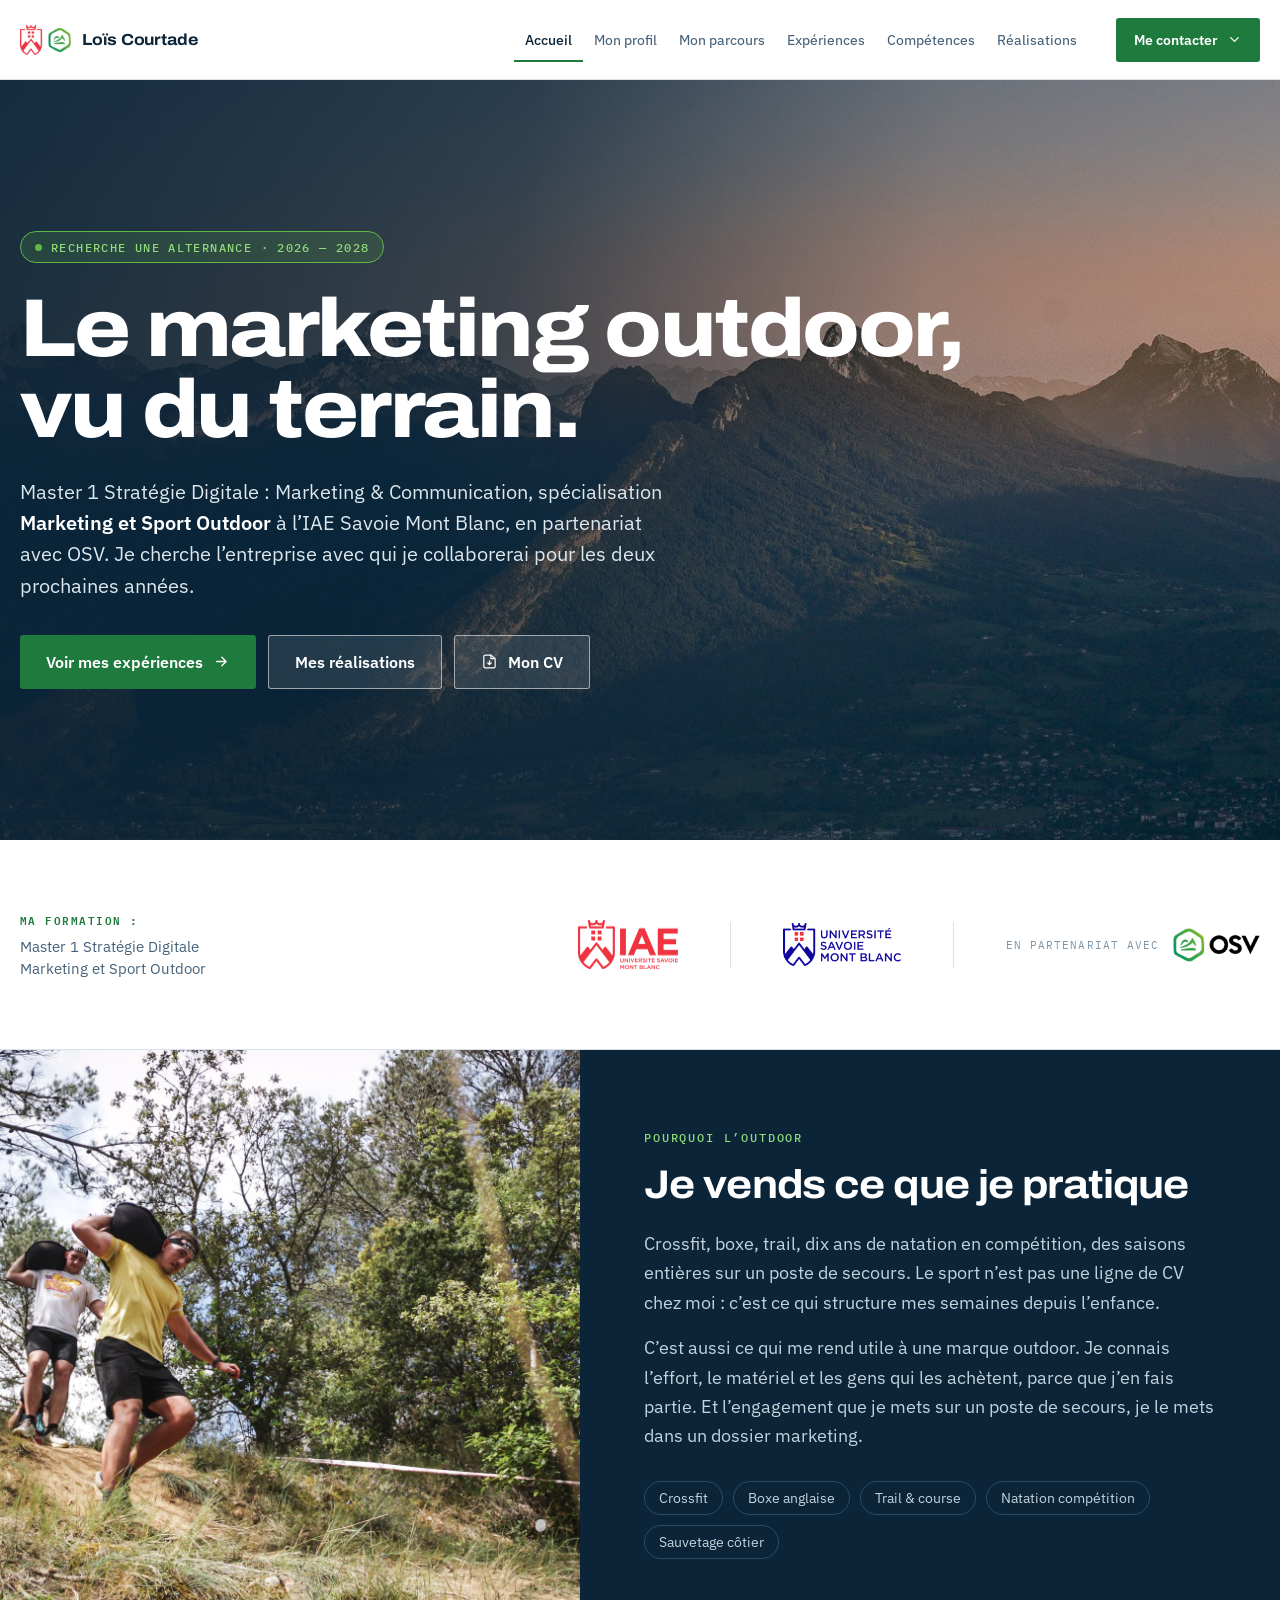
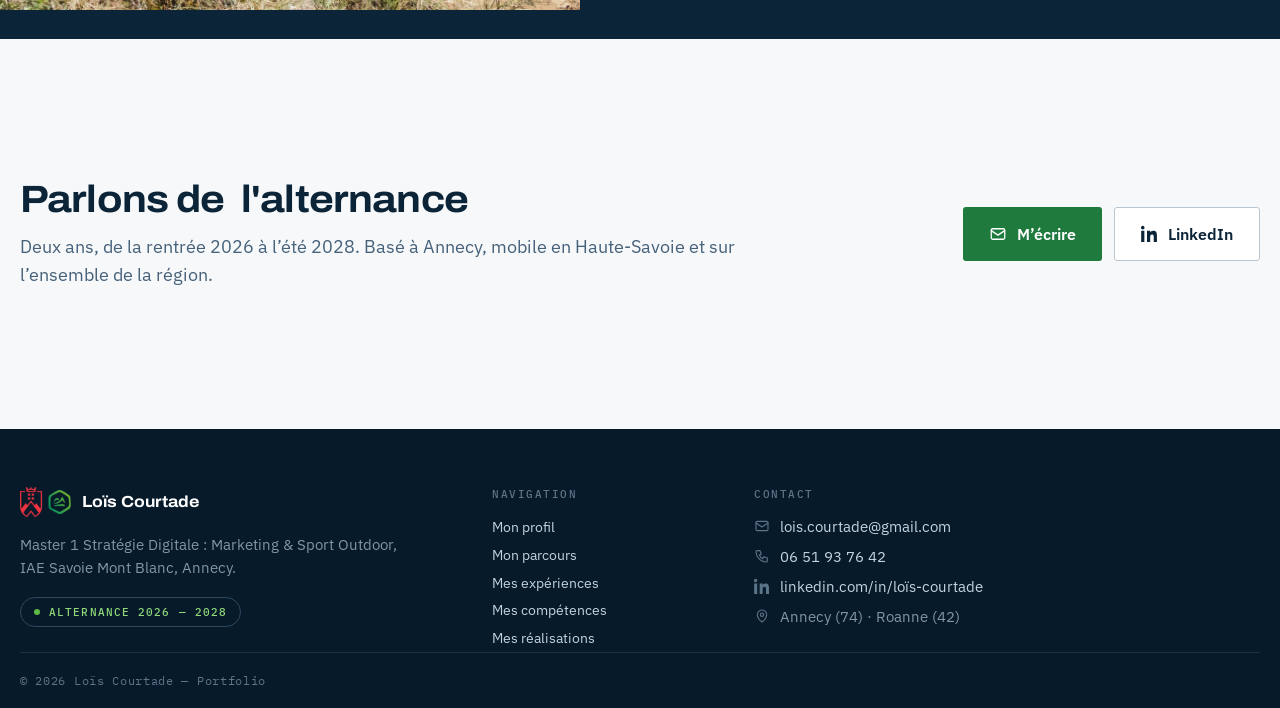
==== index.html @ fdc846bc "Add files via upload" ====
<!doctype html>
<html lang="fr">
<head>
<meta charset="utf-8">
<meta name="viewport" content="width=device-width, initial-scale=1">
<title>Loïs Courtade — Marketing & Sport Outdoor</title>
<meta name="description" content="Loïs Courtade, Master 1 Stratégie Digitale — Marketing & Sport Outdoor à l’IAE Savoie Mont Blanc, en partenariat avec OSV. Recherche une alternance 2026-2028 dans l’industrie du sport outdoor.">
<meta name="author" content="Loïs Courtade">
<meta property="og:title" content="Loïs Courtade — Marketing & Sport Outdoor">
<meta property="og:description" content="Loïs Courtade, Master 1 Stratégie Digitale — Marketing & Sport Outdoor à l’IAE Savoie Mont Blanc, en partenariat avec OSV. Recherche une alternance 2026-2028 dans l’industrie du sport outdoor.">
<meta property="og:type" content="website">
<meta property="og:locale" content="fr_FR">
<meta property="og:image" content="assets/fond-annecy-large.jpg">
<meta name="theme-color" content="#0B2438">
<link rel="icon" type="image/png" href="assets/favicon-iae.png">
<link rel="apple-touch-icon" href="assets/favicon-iae.png">
<link rel="preconnect" href="https://fonts.googleapis.com">
<link rel="preconnect" href="https://fonts.gstatic.com" crossorigin>
<link rel="stylesheet" href="https://fonts.googleapis.com/css2?family=Archivo:wght@400;500;600;700;800&amp;family=IBM+Plex+Mono:wght@400;500;600&amp;family=IBM+Plex+Sans:wght@400;450;500;600&amp;display=swap">
<link rel="stylesheet" href="style.css">
</head>
<body>
<div style="background: #F6F8FA; color: #0B2438">

  <!-- ══ NAV ══ -->
  <header style="height: 80px; box-sizing: border-box; padding: 0 max(20px, calc((100% - 1296px) / 2)); display: flex; align-items: center; gap: 20px; background: #FFFFFF; border-bottom: 1px solid #DAE2E9">
    <a href="index.html" style="display: flex; align-items: center; gap: 11px; text-decoration: none; color: #0B2438; flex-shrink: 0">
      <img src="assets/mark-iae-osv.png" alt="IAE Savoie Mont Blanc · OSV" style="height: 30px; width: auto; object-fit: contain; display: block">
      <span style="font-family: 'Archivo', sans-serif; font-weight: 700; font-stretch: 110%; font-size: 16px; letter-spacing: -0.005em">Loïs Courtade</span>
    </a>
    
    <button class="navbtn" type="button" aria-label="Ouvrir le menu" aria-expanded="false"
            onclick="document.body.classList.toggle('navopen'); this.setAttribute('aria-expanded', document.body.classList.contains('navopen'));">
      <svg width="22" height="22" viewBox="0 0 24 24" fill="none" stroke="#0B2438" stroke-width="1.9" stroke-linecap="round" aria-hidden="true"><path d="M4 7h16M4 12h16M4 17h16"></path></svg>
    </button>
    <nav style="display: flex; align-items: center; gap: 0; margin-left: auto">
      <a href="index.html" style="display: inline-flex; align-items: center; height: 44px; padding: 0 11px; font-size: 14px; font-weight: 500; color: #0B2438; text-decoration: none; box-shadow: inset 0 -2px 0 #1F7A3E">Accueil</a>
      <a href="profil.html" style="display: inline-flex; align-items: center; height: 44px; padding: 0 11px; font-size: 14px; font-weight: 450; color: #46617A; text-decoration: none">Mon profil</a>
      <a href="parcours.html" style="display: inline-flex; align-items: center; height: 44px; padding: 0 11px; font-size: 14px; font-weight: 450; color: #46617A; text-decoration: none">Mon parcours</a>
      <a href="experiences.html" style="display: inline-flex; align-items: center; height: 44px; padding: 0 11px; font-size: 14px; font-weight: 450; color: #46617A; text-decoration: none">Expériences</a>
      <a href="competences.html" style="display: inline-flex; align-items: center; height: 44px; padding: 0 11px; font-size: 14px; font-weight: 450; color: #46617A; text-decoration: none">Compétences</a>
      <a href="realisations.html" style="display: inline-flex; align-items: center; height: 44px; padding: 0 11px; font-size: 14px; font-weight: 450; color: #46617A; text-decoration: none">Réalisations</a>
    </nav>
    <div class="ctwrap">
      <input type="checkbox" id="contact-menu" class="ctbox" aria-label="Ouvrir les options de contact">
      <label for="contact-menu" class="ctbtn">
        Me contacter
        <svg class="ctchev" width="15" height="15" viewBox="0 0 24 24" fill="none" stroke="#FFFFFF" stroke-width="2.1" stroke-linecap="round" stroke-linejoin="round" aria-hidden="true"><path d="M6 9l6 6 6-6"></path></svg>
      </label>
      <div class="ctmenu">
        <a href="mailto:lois.courtade@gmail.com" target="_blank">
          <svg width="16" height="16" viewBox="0 0 24 24" fill="none" stroke="#14557F" stroke-width="1.7" stroke-linecap="round" stroke-linejoin="round" aria-hidden="true"><rect x="3" y="5" width="18" height="14" rx="2"></rect><path d="M3 7.5l9 6 9-6"></path></svg>
          Par e-mail
        </a>
        <a href="https://www.linkedin.com/in/lo%C3%AFs-courtade" target="_blank">
          <svg width="16" height="16" viewBox="0 0 24 24" fill="#14557F" aria-hidden="true"><path d="M4.98 3.5A2.5 2.5 0 110 3.51a2.5 2.5 0 014.98 0zM.25 8.25h4.5V24h-4.5zM8.5 8.25h4.3v2.15h.06c.6-1.1 2.06-2.26 4.24-2.26 4.54 0 5.38 2.92 5.38 6.71V24h-4.5v-6.96c0-1.66-.03-3.8-2.32-3.8-2.32 0-2.67 1.8-2.67 3.68V24H8.5z"></path></svg>
          Sur LinkedIn
        </a>
      </div>
    </div>
  </header>

  <!-- ══ HERO — photo lac d'Annecy ══ -->
  <section style="position: relative; min-height: 760px; overflow: hidden; background: #0B2438">
    <img src="assets/fond-annecy-large.jpg" alt="Le lac d’Annecy et les crêtes des Bauges au coucher du soleil" style="position: absolute; inset: 0; width: 100%; height: 100%; object-fit: cover; object-position: 50% 42%; display: block">
    <div style="position: absolute; inset: 0; background: linear-gradient(100deg, rgba(11,36,56,0.90) 0%, rgba(11,36,56,0.72) 38%, rgba(11,36,56,0.30) 68%, rgba(11,36,56,0.12) 100%)"></div>
    <div style="position: relative; z-index: 2; box-sizing: border-box; min-height: 760px; padding: 56px max(20px, calc((100% - 1296px) / 2)); display: flex; flex-direction: column; justify-content: center; max-width: calc(960px + 2 * max(20px, calc((100% - 1296px) / 2)))">
      <div style="display: inline-flex; align-self: flex-start; align-items: center; gap: 9px; height: 32px; padding: 0 14px; background: rgba(95,185,69,0.16); border: 1px solid #5FB945; border-radius: 999px; font-family: 'IBM Plex Mono', monospace; font-size: 11.5px; font-weight: 500; letter-spacing: 0.12em; text-transform: uppercase; color: #8FD97A">
        <span style="width: 7px; height: 7px; border-radius: 50%; background: #5FB945; display: block"></span>
        Recherche une alternance · 2026 — 2028
      </div>
      <h1 style="margin: 26px 0 0; font-family: 'Archivo', sans-serif; font-weight: 800; font-stretch: 112%; font-size: 82px; line-height: 0.98; letter-spacing: -0.03em; color: #FFFFFF">Le marketing outdoor,<br>vu du terrain.</h1>
      <p style="margin: 26px 0 0; max-width: 660px; font-size: 19.5px; line-height: 1.6; color: #DCE7EE">Master 1 Stratégie Digitale : Marketing &amp; Communication, spécialisation <strong style="font-weight: 600; color: rgb(255, 255, 255)">Marketing et Sport Outdoor</strong> à l’IAE Savoie Mont Blanc, en partenariat avec OSV. Je cherche l’entreprise avec qui je collaborerai pour les deux prochaines années.</p>
      <div style="display: flex; gap: 12px; margin-top: 34px">
        <a href="experiences.html" style="display: inline-flex; align-items: center; gap: 10px; height: 54px; padding: 0 26px; background: #1F7A3E; color: #FFFFFF; font-size: 15.5px; font-weight: 600; border-radius: 3px; text-decoration: none">
          Voir mes expériences
          <svg width="17" height="17" viewBox="0 0 24 24" fill="none" stroke="#FFFFFF" stroke-width="1.8" stroke-linecap="round" stroke-linejoin="round" aria-hidden="true"><path d="M5 12h13M12.5 6l6 6-6 6"></path></svg>
        </a>
        <a href="realisations.html" style="display: inline-flex; align-items: center; height: 54px; padding: 0 26px; background: rgba(255,255,255,0.10); border: 1.5px solid rgba(255,255,255,0.55); color: #FFFFFF; font-size: 15.5px; font-weight: 600; border-radius: 3px; text-decoration: none">Mes réalisations</a>
        <a href="documents/CV-Lois-Courtade.pdf" target="_blank" style="display: inline-flex; align-items: center; gap: 10px; height: 54px; padding: 0 26px; background: rgba(255,255,255,0.10); border: 1.5px solid rgba(255,255,255,0.55); color: #FFFFFF; font-size: 15.5px; font-weight: 600; border-radius: 3px; text-decoration: none">
          <svg width="17" height="17" viewBox="0 0 24 24" fill="none" stroke="#FFFFFF" stroke-width="1.7" stroke-linecap="round" stroke-linejoin="round" aria-hidden="true"><path d="M14 3v5h5"></path><path d="M14 3H6a2 2 0 00-2 2v14a2 2 0 002 2h12a2 2 0 002-2V8z"></path><path d="M12 11v5M9.5 14l2.5 2.5L14.5 14"></path></svg>
          Mon CV
        </a>
      </div>
    </div>
    
  </section>

  <!-- ══ BANDEAU FORMATION ══ -->
  <section class="row" style="min-height: 210px; box-sizing: border-box; background: #FFFFFF; border-bottom: 1px solid #DAE2E9; padding: 0 max(20px, calc((100% - 1296px) / 2)); display: flex; align-items: center; gap: 48px">
    <div class="col" style="width: 300px; flex-shrink: 0">
      <div style="font-family: 'IBM Plex Mono', monospace; font-size: 10.5px; font-weight: 600; letter-spacing: 0.14em; text-transform: uppercase; color: #1F7A3E">MA FORMATION :</div>
      <div style="margin-top: 7px; font-size: 14.5px; line-height: 1.45; color: #46617A">Master 1 Stratégie Digitale<br>Marketing et Sport Outdoor</div>
    </div>
    <div class="row" style="display: flex; align-items: center; gap: 52px; margin-left: auto">
      <img src="assets/logo-iae-annecy.png" alt="IAE Savoie Mont Blanc" style="height: 50px; width: auto; object-fit: contain; display: block">
      <span style="width: 1px; height: 46px; background: #DAE2E9; display: block"></span>
      <img src="assets/logo-usmb.png" alt="Université Savoie Mont Blanc" style="height: 44px; width: auto; object-fit: contain; display: block">
      <span style="width: 1px; height: 46px; background: #DAE2E9; display: block"></span>
      <div style="display: flex; align-items: center; gap: 14px">
        <span style="font-family: 'IBM Plex Mono', monospace; font-size: 10.5px; letter-spacing: 0.1em; text-transform: uppercase; color: #7E96A8">En partenariat avec</span>
        <img src="assets/logo-osv.png" alt="OSV — Outdoor Sports Valley" style="height: 34px; width: auto; object-fit: contain; display: block">
      </div>
    </div>
  </section>

  <!-- ══ MANIFESTE ══ -->
  <section style="display: flex; background: #0B2438">
    <img src="assets/spartan-race-2.jpg" alt="Loïs Courtade pendant la Spartan Race 2026" style="display: block; width: 580px; height: 560px; object-fit: cover; object-position: 50% 30%; flex-shrink: 0">
    <div style="flex-grow: 1; box-sizing: border-box; padding: 80px clamp(20px, 5vw, 72px); display: flex; flex-direction: column; justify-content: center">
      <div style="font-family: 'IBM Plex Mono', monospace; font-size: 11.5px; font-weight: 500; letter-spacing: 0.16em; text-transform: uppercase; color: #8FD97A">POURQUOI L’OUTDOOR</div>
      <h2 style="margin: 18px 0 22px; font-family: 'Archivo', sans-serif; font-weight: 700; font-stretch: 110%; font-size: 40px; line-height: 1.1; letter-spacing: -0.022em; color: #FFFFFF">Je vends ce que je pratique</h2>
      <p style="margin: 0 0 16px; font-size: 17.5px; line-height: 1.68; color: #C3D3DE">Crossfit, boxe, trail, dix ans de natation en compétition, des saisons entières sur un poste de secours. Le sport n’est pas une ligne de CV chez moi : c’est ce qui structure mes semaines depuis l’enfance.</p>
      <p style="margin: 0; font-size: 17.5px; line-height: 1.68; color: #C3D3DE">C’est aussi ce qui me rend utile à une marque outdoor. Je connais l’effort, le matériel et les gens qui les achètent, parce que j’en fais partie. Et l’engagement que je mets sur un poste de secours, je le mets dans un dossier marketing.</p>
      <div style="display: flex; gap: 10px; margin-top: 30px; flex-wrap: wrap">
        <span style="display: inline-flex; align-items: center; height: 34px; padding: 0 14px; border: 1px solid #2C4A62; border-radius: 999px; font-size: 13.5px; color: #C3D3DE">Crossfit</span>
        <span style="display: inline-flex; align-items: center; height: 34px; padding: 0 14px; border: 1px solid #2C4A62; border-radius: 999px; font-size: 13.5px; color: #C3D3DE">Boxe anglaise</span>
        <span style="display: inline-flex; align-items: center; height: 34px; padding: 0 14px; border: 1px solid #2C4A62; border-radius: 999px; font-size: 13.5px; color: #C3D3DE">Trail &amp; course</span>
        <span style="display: inline-flex; align-items: center; height: 34px; padding: 0 14px; border: 1px solid #2C4A62; border-radius: 999px; font-size: 13.5px; color: #C3D3DE">Natation compétition</span>
        <span style="display: inline-flex; align-items: center; height: 34px; padding: 0 14px; border: 1px solid #2C4A62; border-radius: 999px; font-size: 13.5px; color: #C3D3DE">Sauvetage côtier</span>
      </div>
    </div>
  </section>

  <!-- ══ CTA ══ -->
  <section class="row" style="min-height: 390px; box-sizing: border-box; background: #F6F8FA; padding: 0 max(20px, calc((100% - 1296px) / 2)); display: flex; align-items: center; justify-content: space-between; gap: 48px">
    <div class="lede" style="max-width: 720px">
      <h2 style="margin: 0 0 12px; font-family: 'Archivo', sans-serif; font-weight: 700; font-stretch: 110%; font-size: 38px; line-height: 1.1; letter-spacing: -0.022em; color: #0B2438">Parlons de&nbsp; l'alternance</h2>
      <p style="margin: 0; font-size: 17.5px; line-height: 1.6; color: #46617A">Deux ans, de la rentrée 2026 à l’été 2028. Basé à Annecy, mobile en Haute-Savoie et sur l’ensemble de la région.</p>
    </div>
    <div style="display: flex; gap: 12px; flex-shrink: 0">
      <a href="mailto:lois.courtade@gmail.com" target="_blank" style="display: inline-flex; align-items: center; gap: 10px; height: 54px; padding: 0 26px; background: #1F7A3E; color: #FFFFFF; font-size: 15.5px; font-weight: 600; border-radius: 3px; text-decoration: none">
        <svg width="18" height="18" viewBox="0 0 24 24" fill="none" stroke="#FFFFFF" stroke-width="1.7" stroke-linecap="round" stroke-linejoin="round" aria-hidden="true"><rect x="3" y="5" width="18" height="14" rx="2"></rect><path d="M3 7.5l9 6 9-6"></path></svg>
        M’écrire
      </a>
      <a href="https://www.linkedin.com/in/lo%C3%AFs-courtade" target="_blank" style="display: inline-flex; align-items: center; gap: 10px; height: 54px; padding: 0 26px; background: #FFFFFF; border: 1.5px solid #B9C7D2; color: #0B2438; font-size: 15.5px; font-weight: 600; border-radius: 3px; text-decoration: none">
        <svg width="17" height="17" viewBox="0 0 24 24" fill="#0B2438" aria-hidden="true"><path d="M4.98 3.5A2.5 2.5 0 110 3.51a2.5 2.5 0 014.98 0zM.25 8.25h4.5V24h-4.5zM8.5 8.25h4.3v2.15h.06c.6-1.1 2.06-2.26 4.24-2.26 4.54 0 5.38 2.92 5.38 6.71V24h-4.5v-6.96c0-1.66-.03-3.8-2.32-3.8-2.32 0-2.67 1.8-2.67 3.68V24H8.5z"></path></svg>
        LinkedIn
      </a>
    </div>
  </section>

  <!-- ══ FOOTER ══ -->
  <footer style="box-sizing: border-box; background: #071A2A; padding: 58px max(20px, calc((100% - 1296px) / 2)) 0; display: flex; flex-direction: column">
    <div class="row" style="display: flex; gap: 72px; flex-grow: 1">
      <div class="col" style="width: 400px">
        <div style="display: flex; align-items: center; gap: 11px">
          <img src="assets/mark-iae-osv.png" alt="IAE Savoie Mont Blanc · OSV" style="height: 30px; width: auto; object-fit: contain; display: block">
          <span style="font-family: 'Archivo', sans-serif; font-weight: 700; font-stretch: 110%; font-size: 16px; color: #FFFFFF">Loïs Courtade</span>
        </div>
        <p style="margin: 16px 0 0; font-size: 14.5px; line-height: 1.6; color: #7E96A8">Master 1 Stratégie Digitale : Marketing &amp; Sport Outdoor, IAE Savoie Mont Blanc, Annecy.</p>
        <div style="display: inline-flex; align-items: center; gap: 9px; margin-top: 18px; height: 30px; padding: 0 13px; border: 1px solid #2C4A62; border-radius: 999px; font-family: 'IBM Plex Mono', monospace; font-size: 11px; font-weight: 500; letter-spacing: 0.1em; text-transform: uppercase; color: #8FD97A">
          <span style="width: 6px; height: 6px; border-radius: 50%; background: #5FB945; display: block"></span>
          Alternance 2026 — 2028
        </div>
      </div>
      <div class="col" style="width: 190px">
        <div style="font-family: 'IBM Plex Mono', monospace; font-size: 11px; font-weight: 500; letter-spacing: 0.14em; text-transform: uppercase; color: #5C7488">Navigation</div>
        <div style="display: flex; flex-direction: column; gap: 2px; margin-top: 14px">
          <a href="profil.html" style="font-size: 14px; color: #C3D3DE; text-decoration: none; line-height: 1.85">Mon profil</a>
          <a href="parcours.html" style="font-size: 14px; color: #C3D3DE; text-decoration: none; line-height: 1.85">Mon parcours</a>
          <a href="experiences.html" style="font-size: 14px; color: #C3D3DE; text-decoration: none; line-height: 1.85">Mes expériences</a>
          <a href="competences.html" style="font-size: 14px; color: #C3D3DE; text-decoration: none; line-height: 1.85">Mes compétences</a>
          <a href="realisations.html" style="font-size: 14px; color: #C3D3DE; text-decoration: none; line-height: 1.85">Mes réalisations</a>
        </div>
      </div>
      <div style="flex-grow: 1">
        <div style="font-family: 'IBM Plex Mono', monospace; font-size: 11px; font-weight: 500; letter-spacing: 0.14em; text-transform: uppercase; color: #5C7488">Contact</div>
        <div style="display: flex; flex-direction: column; gap: 11px; margin-top: 16px">
          <a href="mailto:lois.courtade@gmail.com" target="_blank" style="display: flex; align-items: center; gap: 10px; font-size: 14.5px; color: #C3D3DE; text-decoration: none">
            <svg width="16" height="16" viewBox="0 0 24 24" fill="none" stroke="#5C7488" stroke-width="1.7" stroke-linecap="round" stroke-linejoin="round" aria-hidden="true"><rect x="3" y="5" width="18" height="14" rx="2"></rect><path d="M3 7.5l9 6 9-6"></path></svg>
            lois.courtade@gmail.com
          </a>
          <a href="tel:+33651937642" target="_blank" style="display: flex; align-items: center; gap: 10px; font-size: 14.5px; color: #C3D3DE; text-decoration: none">
            <svg width="16" height="16" viewBox="0 0 24 24" fill="none" stroke="#5C7488" stroke-width="1.7" stroke-linecap="round" stroke-linejoin="round" aria-hidden="true"><path d="M5 4h4l2 5-3 2a12 12 0 005 5l2-3 5 2v4a2 2 0 01-2 2A16 16 0 013 6a2 2 0 012-2z"></path></svg>
            06 51 93 76 42
          </a>
          <a href="https://www.linkedin.com/in/lo%C3%AFs-courtade" target="_blank" style="display: flex; align-items: center; gap: 10px; font-size: 14.5px; color: #C3D3DE; text-decoration: none">
            <svg width="16" height="16" viewBox="0 0 24 24" fill="#5C7488" aria-hidden="true"><path d="M4.98 3.5A2.5 2.5 0 110 3.51a2.5 2.5 0 014.98 0zM.25 8.25h4.5V24h-4.5zM8.5 8.25h4.3v2.15h.06c.6-1.1 2.06-2.26 4.24-2.26 4.54 0 5.38 2.92 5.38 6.71V24h-4.5v-6.96c0-1.66-.03-3.8-2.32-3.8-2.32 0-2.67 1.8-2.67 3.68V24H8.5z"></path></svg>
            linkedin.com/in/loïs-courtade
          </a>
          <div style="display: flex; align-items: center; gap: 10px; font-size: 14.5px; color: #7E96A8">
            <svg width="16" height="16" viewBox="0 0 24 24" fill="none" stroke="#5C7488" stroke-width="1.7" stroke-linecap="round" stroke-linejoin="round" aria-hidden="true"><path d="M12 21s7-5.5 7-11a7 7 0 10-14 0c0 5.5 7 11 7 11z"></path><circle cx="12" cy="10" r="2.5"></circle></svg>
            Annecy (74) · Roanne (42)
          </div>
        </div>
      </div>
    </div>
    <div style="min-height: 56px; padding: 14px 0; border-top: 1px solid #1B3348; display: flex; align-items: center; justify-content: space-between; flex-wrap: wrap; gap: 8px"><span style="font-family: &quot;IBM Plex Mono&quot;, monospace; font-size: 11.5px; letter-spacing: 0.06em; color: rgb(92, 116, 136)">© 2026 Loïs Courtade — Portfolio</span>
      <span style="font-family: &quot;IBM Plex Mono&quot;, monospace; font-size: 11.5px; letter-spacing: 0.06em; color: rgb(92, 116, 136)"><br></span>
    </div>
  </footer>

</div>
</body>
</html>
---- style.css ----
/* ------------------------------------------------------------------
   Portfolio Loïs Courtade — feuille de style
   Marketing & Sport Outdoor · IAE Savoie Mont Blanc / OSV
   ------------------------------------------------------------------
   Le contenu et la mise en page vivent dans les fichiers .html.
   Ce fichier ne gère que : les bases de page, les volets dépliables
   et l'adaptation aux écrans (du mobile au très grand écran).
   ------------------------------------------------------------------ */

*, *::before, *::after { box-sizing: border-box; }

html { scroll-behavior: smooth; -webkit-text-size-adjust: 100%; }

body {
  margin: 0;
  background: #F6F8FA;
  color: #0B2438;
  font-family: 'IBM Plex Sans', system-ui, -apple-system, Segoe UI, sans-serif;
  -webkit-font-smoothing: antialiased;
  overflow-x: hidden;
}

a { color: #14557F; }
a:hover { color: #1F7A3E; }

img { max-width: 100%; }

/* on ne coupe un mot que s'il ne peut pas tenir autrement */
h1, h2, h3, p, span, div, a, li { overflow-wrap: break-word; }

/* les boutons gardent leur libellé sur une ligne tant qu'il y a la place */
@media (min-width: 681px) {
  a[style*="display: inline-flex"] { white-space: nowrap; }
}
@media (max-width: 680px) {
  a[style*="display: inline-flex"] { white-space: normal; text-align: left; }
}

:focus-visible { outline: 2px solid #1F7A3E; outline-offset: 3px; border-radius: 3px; }

::selection { background: #1F7A3E; color: #FFFFFF; }

/* ── volets dépliables (page Expériences) ────────────────────────── */

details.xp { background: #FFFFFF; border: 1px solid #DAE2E9; border-radius: 4px; align-self: start; }
details.xp > summary {
  display: block; list-style: none; cursor: pointer;
  box-sizing: border-box; padding: 22px 24px; min-height: 188px;
}
details.xp > summary::-webkit-details-marker { display: none; }
details.xp > summary::marker { content: ''; }
details.xp > summary:hover { background: #F6F8FA; }
details.xp[open] { grid-column: 1 / -1; border-color: #B9C7D2; }
details.xp[open] > summary { min-height: 0; background: #EDF2F5; border-bottom: 1px solid #DAE2E9; }
details.xp[open] > summary p { height: auto; }
details.xp .chev { transition: transform 0.18s ease; }
details.xp[open] .chev { transform: rotate(180deg); }

video { max-width: 100%; height: auto; }


/* ── volet « Me contacter » de l'en-tête ─────────────────────────── */
/* Survol : le volet s'ouvre le temps du survol.
   Clic   : il reste ouvert jusqu'au clic suivant (case à cocher masquée). */

.ctwrap { position: relative; flex-shrink: 0; margin-left: 8px; }
.ctbox { position: absolute; opacity: 0; width: 1px; height: 1px; margin: 0; pointer-events: none; }
.ctbtn {
  display: inline-flex; align-items: center; gap: 9px;
  height: 44px; padding: 0 18px;
  background: #1F7A3E; color: #FFFFFF;
  font-size: 14px; font-weight: 600; border-radius: 3px;
  cursor: pointer; user-select: none; white-space: nowrap;
}
.ctbtn:hover { background: #1A6835; }
.ctbox:focus-visible + .ctbtn { outline: 2px solid #0B2438; outline-offset: 2px; }
.ctchev { transition: transform 0.18s ease; }
.ctwrap:hover .ctchev, .ctbox:checked + .ctbtn .ctchev { transform: rotate(180deg); }
.ctmenu {
  position: absolute; top: calc(100% + 8px); right: 0; min-width: 224px; padding: 6px;
  background: #FFFFFF; border: 1px solid #DAE2E9; border-radius: 4px;
  box-shadow: 0 18px 40px rgba(11, 36, 56, 0.16);
  display: none; z-index: 60;
}
.ctwrap:hover .ctmenu, .ctbox:checked ~ .ctmenu { display: block; }
.ctmenu a {
  display: flex; align-items: center; gap: 10px;
  padding: 11px 12px; border-radius: 3px;
  font-size: 14px; font-weight: 500; color: #0B2438; text-decoration: none;
}
.ctmenu a:hover { background: #EDF2F5; color: #0B2438; }

/* ── bouton de menu (mobile) ─────────────────────────────────────── */

.navbtn {
  display: none; margin-left: auto;
  width: 44px; height: 44px; padding: 0;
  background: #FFFFFF; border: 1px solid #DAE2E9; border-radius: 3px;
  cursor: pointer; align-items: center; justify-content: center;
}
.navbtn:hover { background: #EDF2F5; }

/* ══ ÉCRANS INTERMÉDIAIRES ═══════════════════════════════════════ */

@media (max-width: 1180px) {
  .g5 { grid-template-columns: repeat(3, minmax(0, 1fr)) !important; }
  .g4 { grid-template-columns: repeat(3, minmax(0, 1fr)) !important; }
}

@media (max-width: 1080px) {
  /* la navigation passe derrière un bouton */
  .navbtn { display: inline-flex; }
  header > nav {
    display: none !important;
    position: absolute; top: 80px; left: 0; right: 0; z-index: 40;
    flex-direction: column !important; align-items: stretch !important;
    background: #FFFFFF; border-bottom: 1px solid #DAE2E9;
    padding: 8px 20px 16px; box-shadow: 0 16px 32px rgba(11, 36, 56, 0.10);
  }
  body.navopen header > nav { display: flex !important; }
  header > nav > a { height: 48px !important; padding: 0 6px !important; font-size: 16px !important; }
  header { position: relative; }
  .ctwrap { display: none !important; }

  .g3 { grid-template-columns: repeat(2, minmax(0, 1fr)) !important; }
  .g2b { grid-template-columns: minmax(0, 1fr) !important; gap: 22px !important; }

  /* les rangées horizontales commencent à se replier */
  .row { flex-wrap: wrap !important; }
}

@media (max-width: 900px) {
  .g5, .g4 { grid-template-columns: repeat(2, minmax(0, 1fr)) !important; }
  .g2 { grid-template-columns: minmax(0, 1fr) !important; }

  /* toute rangée horizontale peut se replier */
  .row { flex-wrap: wrap !important; }

  /* les colonnes à largeur fixe prennent toute la largeur */
  .col { width: 100% !important; flex-shrink: 1 !important; }

  /* les blocs de texte plafonnés ne dépassent plus */
  .lede { max-width: 100% !important; }

  /* rien ne peut être plus large que son parent */
  section, article, figure, video, .row > * { max-width: 100%; }

  /* bandeau « Je vends ce que je pratique » : image au-dessus du texte */
  section[style*="display: flex"][style*="background: #0B2438"] { flex-direction: column !important; }
  img[style*="width: 580px"] { width: 100% !important; height: 320px !important; }

  /* portrait du profil */
  img[style*="width: 260px"][style*="height: 310px"] { width: 220px !important; height: 264px !important; }

  details.xp > summary { min-height: 0; }
}

/* ══ MOBILE ══════════════════════════════════════════════════════ */

@media (max-width: 680px) {
  .g5, .g4, .g3, .g2, .g2b { grid-template-columns: minmax(0, 1fr) !important; }

  /* les rangées s'empilent franchement */
  .row { flex-direction: column !important; align-items: stretch !important; gap: 22px !important; }
  .row > svg, .row > .chev { align-self: flex-start; }

  h1 { font-size: 38px !important; line-height: 1.08 !important; }
  h2 { font-size: 26px !important; line-height: 1.15 !important; }
  h3 { font-size: 19px !important; }

  /* respiration verticale réduite */
  section[style*="padding: 76px"] { padding-top: 48px !important; padding-bottom: 48px !important; }
  section[style*="padding: 80px"] { padding-top: 48px !important; padding-bottom: 48px !important; }
  section[style*="padding: 70px"] { padding-top: 44px !important; padding-bottom: 44px !important; }
  footer { padding-top: 44px !important; }

  /* bandeaux photo moins hauts */
  section[style*="min-height: 380px"] { min-height: 300px !important; }
  section[style*="min-height: 360px"] { min-height: 280px !important; }
  section[style*="min-height: 280px"] { min-height: 240px !important; }
  section[style*="min-height: 760px"] { min-height: 560px !important; }
  div[style*="min-height: 380px"] { min-height: 300px !important; padding-top: 40px !important; padding-bottom: 40px !important; }
  div[style*="min-height: 760px"] { min-height: 560px !important; }

  /* le texte de paragraphe reste lisible */
  p { font-size: 15.5px !important; }

  /* piles et rangées */
  section > div[style*="display: flex"],
  div[style*="display: flex"][style*="gap: 56px"],
  div[style*="display: flex"][style*="gap: 52px"],
  div[style*="display: flex"][style*="gap: 48px"],
  div[style*="display: flex"][style*="gap: 44px"] { flex-direction: column !important; gap: 24px !important; }

  a[style*="height: 54px"], a[style*="height: 52px"], a[style*="height: 50px"], a[style*="height: 48px"] {
    width: 100%; justify-content: center;
  }

  /* portrait et images larges */
  img[style*="width: 260px"][style*="height: 310px"] { width: 100% !important; height: 340px !important; }
  figure[style*="height: 420px"] { height: auto !important; }
  figure[style*="height: 420px"] > div { height: 260px !important; }
  figure[style*="height: 442px"] { height: auto !important; }
  figure[style*="height: 442px"] > div { height: 280px !important; }
  figure[style*="height: 342px"] > div { height: 220px !important; }

  /* en-tête de volet : le logo reste en haut, les infos passent dessous,
     le chevron se cale dans le coin */
  details.xp > summary > div { position: relative; padding-right: 32px; flex-wrap: wrap !important; }
  details.xp > summary > div > div:nth-child(2) { flex: 1 1 100% !important; min-width: 0; }
  details.xp > summary .chev { position: absolute; top: 2px; right: 0; margin-top: 0 !important; }

  /* volets : sommaire plus compact */
  details.xp > summary { padding: 18px 18px !important; }
  details.xp > summary p { height: auto !important; }
  details.xp > div { padding: 20px 18px 24px !important; }

  /* rails de carte (compétences) */
  div[style*="width: 232px"][style*="flex-shrink: 0"] { width: 100% !important; border-right: 0 !important; border-bottom: 1px solid #DAE2E9; }
  article[style*="display: flex"] { flex-direction: column !important; }
  div[style*="width: 430px"][style*="flex-shrink: 0"] { width: 100% !important; }
}

@media (max-width: 420px) {
  h1 { font-size: 31px !important; }
  section[style*="min-height: 760px"] { min-height: 520px !important; }
}

/* ── impression ──────────────────────────────────────────────────── */

@media print {
  .navbtn, header > nav { display: none !important; }
  body { background: #FFFFFF; }
  details.xp[open] { break-inside: avoid; }
  a[href^="http"]::after { content: " (" attr(href) ")"; font-size: 10px; color: #5C7488; }
}

/* ── mouvement réduit ────────────────────────────────────────────── */

@media (prefers-reduced-motion: reduce) {
  html { scroll-behavior: auto; }
  details.xp .chev { transition: none; }
}
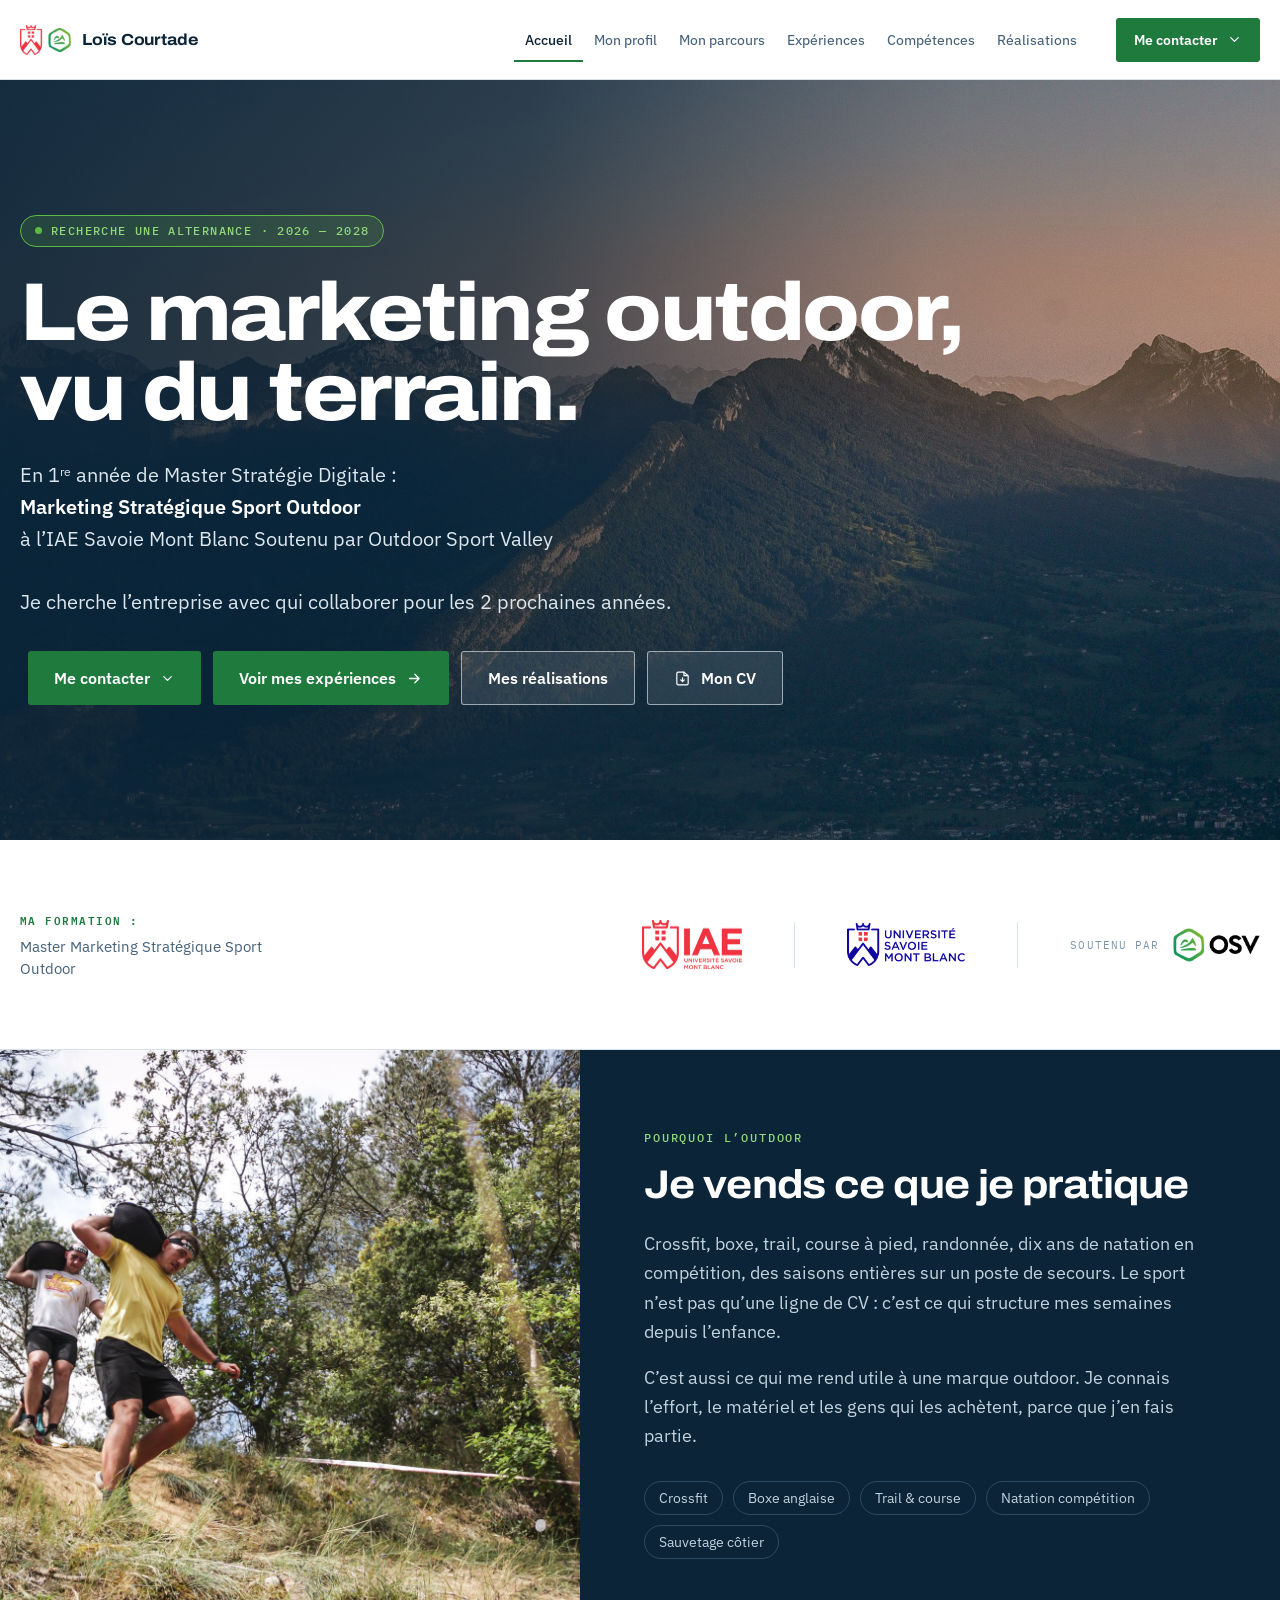
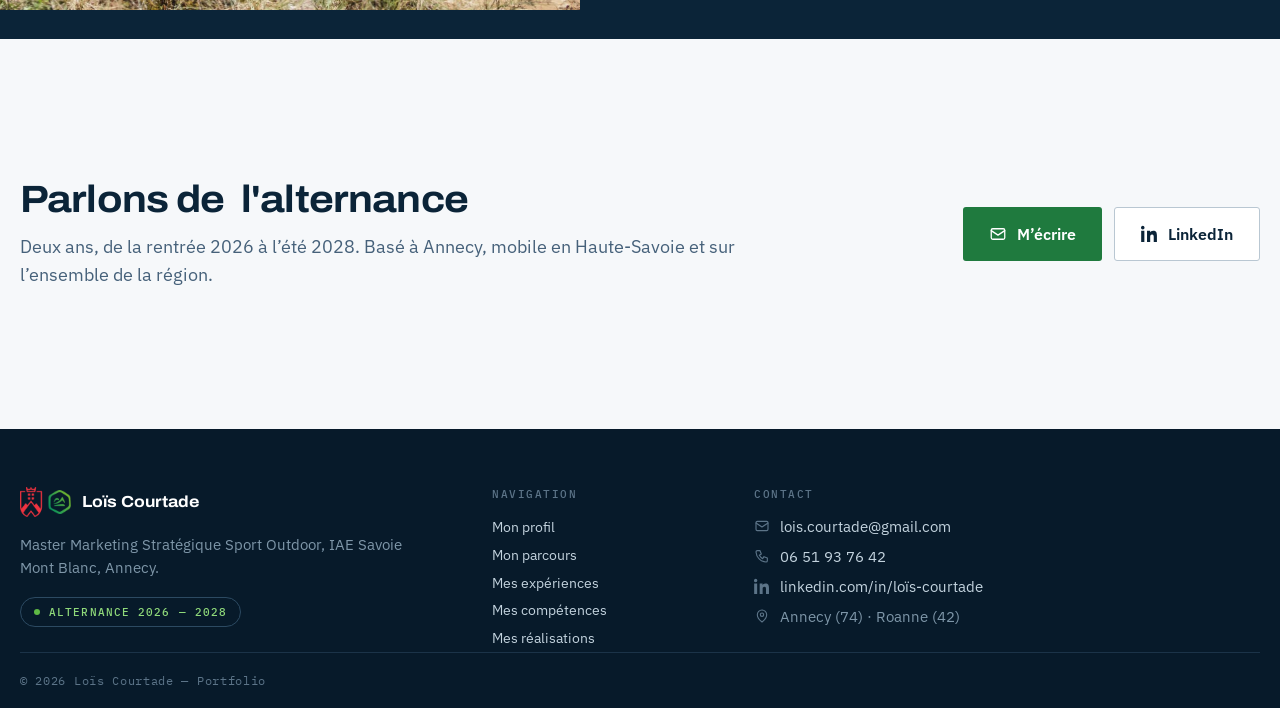
==== commit fe5551e6: "Add files via upload" ====
--- a/index.html
+++ b/index.html
@@ -20,7 +20,7 @@
 <link rel="stylesheet" href="style.css">
 </head>
 <body>
-<div style="background: #F6F8FA; color: #0B2438">
+<div style="width: 100%; box-sizing: border-box; background: #F6F8FA; color: #0B2438; display: flex; flex-direction: column">
 
   <!-- ══ NAV ══ -->
   <header style="height: 80px; box-sizing: border-box; padding: 0 max(20px, calc((100% - 1296px) / 2)); display: flex; align-items: center; gap: 20px; background: #FFFFFF; border-bottom: 1px solid #DAE2E9">
@@ -48,7 +48,8 @@
         <svg class="ctchev" width="15" height="15" viewBox="0 0 24 24" fill="none" stroke="#FFFFFF" stroke-width="2.1" stroke-linecap="round" stroke-linejoin="round" aria-hidden="true"><path d="M6 9l6 6 6-6"></path></svg>
       </label>
       <div class="ctmenu">
-        <a href="mailto:lois.courtade@gmail.com" target="_blank">
+          <div class="ctcard">
+            <a href="mailto:lois.courtade@gmail.com" target="_blank">
           <svg width="16" height="16" viewBox="0 0 24 24" fill="none" stroke="#14557F" stroke-width="1.7" stroke-linecap="round" stroke-linejoin="round" aria-hidden="true"><rect x="3" y="5" width="18" height="14" rx="2"></rect><path d="M3 7.5l9 6 9-6"></path></svg>
           Par e-mail
         </a>
@@ -56,6 +57,7 @@
           <svg width="16" height="16" viewBox="0 0 24 24" fill="#14557F" aria-hidden="true"><path d="M4.98 3.5A2.5 2.5 0 110 3.51a2.5 2.5 0 014.98 0zM.25 8.25h4.5V24h-4.5zM8.5 8.25h4.3v2.15h.06c.6-1.1 2.06-2.26 4.24-2.26 4.54 0 5.38 2.92 5.38 6.71V24h-4.5v-6.96c0-1.66-.03-3.8-2.32-3.8-2.32 0-2.67 1.8-2.67 3.68V24H8.5z"></path></svg>
           Sur LinkedIn
         </a>
+        </div>
       </div>
     </div>
   </header>
@@ -70,16 +72,29 @@
         Recherche une alternance · 2026 — 2028
       </div>
       <h1 style="margin: 26px 0 0; font-family: 'Archivo', sans-serif; font-weight: 800; font-stretch: 112%; font-size: 82px; line-height: 0.98; letter-spacing: -0.03em; color: #FFFFFF">Le marketing outdoor,<br>vu du terrain.</h1>
-      <p style="margin: 26px 0 0; max-width: 660px; font-size: 19.5px; line-height: 1.6; color: #DCE7EE">Master 1 Stratégie Digitale : Marketing &amp; Communication, spécialisation <strong style="font-weight: 600; color: rgb(255, 255, 255)">Marketing et Sport Outdoor</strong> à l’IAE Savoie Mont Blanc, en partenariat avec OSV. Je cherche l’entreprise avec qui je collaborerai pour les deux prochaines années.</p>
-      <div style="display: flex; gap: 12px; margin-top: 34px">
+      <p style="margin: 26px 0 0; max-width: 660px; font-size: 19.5px; line-height: 1.62; color: #DCE7EE">En 1<sup style="font-size: 0.62em; vertical-align: 0.5em">re</sup> année de Master Stratégie Digitale :<br><strong style="font-weight: 600; color: rgb(255, 255, 255)">Marketing Stratégique Sport Outdoor</strong><br>à l’IAE Savoie Mont Blanc Soutenu par Outdoor Sport Valley<br><br>Je cherche l’entreprise avec qui collaborer pour les 2 prochaines années.</p>
+      <div style="display: flex; gap: 12px; margin-top: 34px; flex-wrap: wrap">
+        <div class="ctwrap">
+          <input type="checkbox" id="contact-menu-hero" class="ctbox" aria-label="Ouvrir les options de contact">
+          <label for="contact-menu-hero" class="ctbtn" style="height: 54px; padding: 0 26px; font-size: 15.5px; gap: 10px">
+            Me contacter
+            <svg class="ctchev" width="15" height="15" viewBox="0 0 24 24" fill="none" stroke="#FFFFFF" stroke-width="2.1" stroke-linecap="round" stroke-linejoin="round" aria-hidden="true"><path d="M6 9l6 6 6-6"></path></svg>
+          </label>
+          <div class="ctmenu">
+            <div class="ctcard">
+              <a href="mailto:lois.courtade@gmail.com" target="_blank"><svg width="16" height="16" viewBox="0 0 24 24" fill="none" stroke="#14557F" stroke-width="1.7" stroke-linecap="round" stroke-linejoin="round" aria-hidden="true"><rect x="3" y="5" width="18" height="14" rx="2"></rect><path d="M3 7.5l9 6 9-6"></path></svg> Par e-mail</a>
+              <a href="https://www.linkedin.com/in/lo%C3%AFs-courtade" target="_blank"><svg width="16" height="16" viewBox="0 0 24 24" fill="#14557F" aria-hidden="true"><path d="M4.98 3.5A2.5 2.5 0 110 3.51a2.5 2.5 0 014.98 0zM.25 8.25h4.5V24h-4.5zM8.5 8.25h4.3v2.15h.06c.6-1.1 2.06-2.26 4.24-2.26 4.54 0 5.38 2.92 5.38 6.71V24h-4.5v-6.96c0-1.66-.03-3.8-2.32-3.8-2.32 0-2.67 1.8-2.67 3.68V24H8.5z"></path></svg> Sur LinkedIn</a>
+            </div>
+          </div>
+        </div>
         <a href="experiences.html" style="display: inline-flex; align-items: center; gap: 10px; height: 54px; padding: 0 26px; background: #1F7A3E; color: #FFFFFF; font-size: 15.5px; font-weight: 600; border-radius: 3px; text-decoration: none">
           Voir mes expériences
           <svg width="17" height="17" viewBox="0 0 24 24" fill="none" stroke="#FFFFFF" stroke-width="1.8" stroke-linecap="round" stroke-linejoin="round" aria-hidden="true"><path d="M5 12h13M12.5 6l6 6-6 6"></path></svg>
         </a>
         <a href="realisations.html" style="display: inline-flex; align-items: center; height: 54px; padding: 0 26px; background: rgba(255,255,255,0.10); border: 1.5px solid rgba(255,255,255,0.55); color: #FFFFFF; font-size: 15.5px; font-weight: 600; border-radius: 3px; text-decoration: none">Mes réalisations</a>
-        <a href="documents/CV-Lois-Courtade.pdf" target="_blank" style="display: inline-flex; align-items: center; gap: 10px; height: 54px; padding: 0 26px; background: rgba(255,255,255,0.10); border: 1.5px solid rgba(255,255,255,0.55); color: #FFFFFF; font-size: 15.5px; font-weight: 600; border-radius: 3px; text-decoration: none">
+        <a href="https://drive.google.com/file/d/15_5FM8Nx7GS65v6McOlKWlJWYlI_L8tE/view?usp=sharing" style="display: inline-flex; align-items: center; gap: 10px; height: 54px; padding: 0 26px; background: rgba(255,255,255,0.10); border: 1.5px solid rgba(255,255,255,0.55); color: #FFFFFF; font-size: 15.5px; font-weight: 600; border-radius: 3px; text-decoration: none" target="_blank" rel="noopener noreferrer">
           <svg width="17" height="17" viewBox="0 0 24 24" fill="none" stroke="#FFFFFF" stroke-width="1.7" stroke-linecap="round" stroke-linejoin="round" aria-hidden="true"><path d="M14 3v5h5"></path><path d="M14 3H6a2 2 0 00-2 2v14a2 2 0 002 2h12a2 2 0 002-2V8z"></path><path d="M12 11v5M9.5 14l2.5 2.5L14.5 14"></path></svg>
-          Mon CV
+          <span>Mon CV</span>
         </a>
       </div>
     </div>
@@ -90,7 +105,7 @@
   <section class="row" style="min-height: 210px; box-sizing: border-box; background: #FFFFFF; border-bottom: 1px solid #DAE2E9; padding: 0 max(20px, calc((100% - 1296px) / 2)); display: flex; align-items: center; gap: 48px">
     <div class="col" style="width: 300px; flex-shrink: 0">
       <div style="font-family: 'IBM Plex Mono', monospace; font-size: 10.5px; font-weight: 600; letter-spacing: 0.14em; text-transform: uppercase; color: #1F7A3E">MA FORMATION :</div>
-      <div style="margin-top: 7px; font-size: 14.5px; line-height: 1.45; color: #46617A">Master 1 Stratégie Digitale<br>Marketing et Sport Outdoor</div>
+      <div style="margin-top: 7px; font-size: 14.5px; line-height: 1.45; color: #46617A">Master Marketing Stratégique Sport Outdoor</div>
     </div>
     <div class="row" style="display: flex; align-items: center; gap: 52px; margin-left: auto">
       <img src="assets/logo-iae-annecy.png" alt="IAE Savoie Mont Blanc" style="height: 50px; width: auto; object-fit: contain; display: block">
@@ -98,7 +113,7 @@
       <img src="assets/logo-usmb.png" alt="Université Savoie Mont Blanc" style="height: 44px; width: auto; object-fit: contain; display: block">
       <span style="width: 1px; height: 46px; background: #DAE2E9; display: block"></span>
       <div style="display: flex; align-items: center; gap: 14px">
-        <span style="font-family: 'IBM Plex Mono', monospace; font-size: 10.5px; letter-spacing: 0.1em; text-transform: uppercase; color: #7E96A8">En partenariat avec</span>
+        <span style="font-family: 'IBM Plex Mono', monospace; font-size: 10.5px; letter-spacing: 0.1em; text-transform: uppercase; color: #7E96A8">Soutenu par</span>
         <img src="assets/logo-osv.png" alt="OSV — Outdoor Sports Valley" style="height: 34px; width: auto; object-fit: contain; display: block">
       </div>
     </div>
@@ -110,8 +125,8 @@
     <div style="flex-grow: 1; box-sizing: border-box; padding: 80px clamp(20px, 5vw, 72px); display: flex; flex-direction: column; justify-content: center">
       <div style="font-family: 'IBM Plex Mono', monospace; font-size: 11.5px; font-weight: 500; letter-spacing: 0.16em; text-transform: uppercase; color: #8FD97A">POURQUOI L’OUTDOOR</div>
       <h2 style="margin: 18px 0 22px; font-family: 'Archivo', sans-serif; font-weight: 700; font-stretch: 110%; font-size: 40px; line-height: 1.1; letter-spacing: -0.022em; color: #FFFFFF">Je vends ce que je pratique</h2>
-      <p style="margin: 0 0 16px; font-size: 17.5px; line-height: 1.68; color: #C3D3DE">Crossfit, boxe, trail, dix ans de natation en compétition, des saisons entières sur un poste de secours. Le sport n’est pas une ligne de CV chez moi : c’est ce qui structure mes semaines depuis l’enfance.</p>
-      <p style="margin: 0; font-size: 17.5px; line-height: 1.68; color: #C3D3DE">C’est aussi ce qui me rend utile à une marque outdoor. Je connais l’effort, le matériel et les gens qui les achètent, parce que j’en fais partie. Et l’engagement que je mets sur un poste de secours, je le mets dans un dossier marketing.</p>
+      <p style="margin: 0 0 16px; font-size: 17.5px; line-height: 1.68; color: #C3D3DE">Crossfit, boxe, trail, course à pied, randonnée, dix ans de natation en compétition, des saisons entières sur un poste de secours. Le sport n’est pas qu’une ligne de CV : c’est ce qui structure mes semaines depuis l’enfance.</p>
+      <p style="margin: 0; font-size: 17.5px; line-height: 1.68; color: #C3D3DE">C’est aussi ce qui me rend utile à une marque outdoor. Je connais l’effort, le matériel et les gens qui les achètent, parce que j’en fais partie.</p>
       <div style="display: flex; gap: 10px; margin-top: 30px; flex-wrap: wrap">
         <span style="display: inline-flex; align-items: center; height: 34px; padding: 0 14px; border: 1px solid #2C4A62; border-radius: 999px; font-size: 13.5px; color: #C3D3DE">Crossfit</span>
         <span style="display: inline-flex; align-items: center; height: 34px; padding: 0 14px; border: 1px solid #2C4A62; border-radius: 999px; font-size: 13.5px; color: #C3D3DE">Boxe anglaise</span>
@@ -148,7 +163,7 @@
           <img src="assets/mark-iae-osv.png" alt="IAE Savoie Mont Blanc · OSV" style="height: 30px; width: auto; object-fit: contain; display: block">
           <span style="font-family: 'Archivo', sans-serif; font-weight: 700; font-stretch: 110%; font-size: 16px; color: #FFFFFF">Loïs Courtade</span>
         </div>
-        <p style="margin: 16px 0 0; font-size: 14.5px; line-height: 1.6; color: #7E96A8">Master 1 Stratégie Digitale : Marketing &amp; Sport Outdoor, IAE Savoie Mont Blanc, Annecy.</p>
+        <p style="margin: 16px 0 0; font-size: 14.5px; line-height: 1.6; color: #7E96A8">Master Marketing Stratégique Sport Outdoor, IAE Savoie Mont Blanc, Annecy.</p>
         <div style="display: inline-flex; align-items: center; gap: 9px; margin-top: 18px; height: 30px; padding: 0 13px; border: 1px solid #2C4A62; border-radius: 999px; font-family: 'IBM Plex Mono', monospace; font-size: 11px; font-weight: 500; letter-spacing: 0.1em; text-transform: uppercase; color: #8FD97A">
           <span style="width: 6px; height: 6px; border-radius: 50%; background: #5FB945; display: block"></span>
           Alternance 2026 — 2028
--- a/style.css
+++ b/style.css
@@ -1,10 +1,12 @@
 /* ------------------------------------------------------------------
-   Portfolio Loïs Courtade — feuille de style
+   Portfolio Loïs Courtade — socle commun
    Marketing & Sport Outdoor · IAE Savoie Mont Blanc / OSV
    ------------------------------------------------------------------
-   Le contenu et la mise en page vivent dans les fichiers .html.
-   Ce fichier ne gère que : les bases de page, les volets dépliables
-   et l'adaptation aux écrans (du mobile au très grand écran).
+   Ce socle est partagé par les planches du canevas Design et par le
+   site exporté : une seule source, donc aucun écart possible entre
+   ce que je vois dans Design et ce que fait le site.
+   Il ne gère que : les bases de page, les volets dépliables et
+   l'adaptation aux écrans (du mobile au très grand écran).
    ------------------------------------------------------------------ */
 
 *, *::before, *::after { box-sizing: border-box; }
@@ -41,6 +43,8 @@
 ::selection { background: #1F7A3E; color: #FFFFFF; }
 
 /* ── volets dépliables (page Expériences) ────────────────────────── */
+/* Un volet ouvert prend toute la largeur de sa grille et pousse ce qui
+   le suit vers le bas : rien n'est recouvert, rien n'est coupé. */
 
 details.xp { background: #FFFFFF; border: 1px solid #DAE2E9; border-radius: 4px; align-self: start; }
 details.xp > summary {
@@ -76,13 +80,24 @@
 .ctbox:focus-visible + .ctbtn { outline: 2px solid #0B2438; outline-offset: 2px; }
 .ctchev { transition: transform 0.18s ease; }
 .ctwrap:hover .ctchev, .ctbox:checked + .ctbtn .ctchev { transform: rotate(180deg); }
+
+/* Le volet reste ouvert ~0,3 s après que la souris quitte le bouton, le temps
+   d'atteindre les liens. La marge haute du volet prolonge la zone de survol,
+   pour qu'il n'y ait pas de trou entre le bouton et le menu. */
 .ctmenu {
-  position: absolute; top: calc(100% + 8px); right: 0; min-width: 224px; padding: 6px;
+  position: absolute; top: 100%; right: 0; padding-top: 10px; z-index: 60;
+  opacity: 0; visibility: hidden; transform: translateY(-4px);
+  transition: opacity 0.18s ease 0.3s, transform 0.18s ease 0.3s, visibility 0s linear 0.48s;
+}
+.ctwrap:hover .ctmenu, .ctbox:checked ~ .ctmenu {
+  opacity: 1; visibility: visible; transform: none;
+  transition: opacity 0.16s ease, transform 0.16s ease, visibility 0s;
+}
+.ctcard {
+  min-width: 228px; padding: 6px;
   background: #FFFFFF; border: 1px solid #DAE2E9; border-radius: 4px;
   box-shadow: 0 18px 40px rgba(11, 36, 56, 0.16);
-  display: none; z-index: 60;
-}
-.ctwrap:hover .ctmenu, .ctbox:checked ~ .ctmenu { display: block; }
+}
 .ctmenu a {
   display: flex; align-items: center; gap: 10px;
   padding: 11px 12px; border-radius: 3px;
@@ -90,7 +105,161 @@
 }
 .ctmenu a:hover { background: #EDF2F5; color: #0B2438; }
 
-/* ── bouton de menu (mobile) ─────────────────────────────────────── */
+/* ── galerie en colonnes (page Réalisations) ─────────────────────── */
+/* Chaque image garde ses propres proportions ; les colonnes s'équilibrent. */
+.mason figure { break-inside: avoid; }
+
+/* ══ ÉCRANS INTERMÉDIAIRES ═══════════════════════════════════════ */
+
+@media (max-width: 1180px) {
+  .mason { column-count: 2 !important; }
+  .g5 { grid-template-columns: repeat(3, minmax(0, 1fr)) !important; }
+  .g4 { grid-template-columns: repeat(3, minmax(0, 1fr)) !important; }
+}
+
+@media (max-width: 1080px) {
+  .g3 { grid-template-columns: repeat(2, minmax(0, 1fr)) !important; }
+  .g2b { grid-template-columns: minmax(0, 1fr) !important; gap: 22px !important; }
+
+  /* les rangées horizontales commencent à se replier */
+  .row { flex-wrap: wrap !important; }
+}
+
+@media (max-width: 900px) {
+  .g5, .g4 { grid-template-columns: repeat(2, minmax(0, 1fr)) !important; }
+  .g2 { grid-template-columns: minmax(0, 1fr) !important; }
+
+  /* toute rangée horizontale peut se replier */
+  .row { flex-wrap: wrap !important; }
+
+  /* les colonnes à largeur fixe prennent toute la largeur */
+  .col { width: 100% !important; flex-shrink: 1 !important; }
+
+  /* les blocs de texte plafonnés ne dépassent plus */
+  .lede { max-width: 100% !important; }
+
+  /* rien ne peut être plus large que son parent */
+  section, article, figure, video, .row > * { max-width: 100%; }
+
+  /* bandeau « Je vends ce que je pratique » : image au-dessus du texte */
+  section[style*="display: flex"][style*="background: #0B2438"] { flex-direction: column !important; }
+  img[style*="width: 580px"] { width: 100% !important; height: 320px !important; }
+
+  /* portrait du profil */
+  img[style*="width: 260px"][style*="height: 310px"] { width: 220px !important; height: 264px !important; }
+
+  details.xp > summary { min-height: 0; }
+}
+
+/* ══ MOBILE ══════════════════════════════════════════════════════ */
+
+@media (max-width: 680px) {
+  .mason { column-count: 1 !important; }
+  .g5, .g4, .g3, .g2, .g2b { grid-template-columns: minmax(0, 1fr) !important; }
+
+  /* les rangées s'empilent franchement */
+  .row { flex-direction: column !important; align-items: stretch !important; gap: 22px !important; }
+  .row > svg, .row > .chev { align-self: flex-start; }
+
+  h1 { font-size: 38px !important; line-height: 1.08 !important; }
+  h2 { font-size: 26px !important; line-height: 1.15 !important; }
+  h3 { font-size: 19px !important; }
+
+  /* respiration verticale réduite */
+  section[style*="padding: 76px"] { padding-top: 48px !important; padding-bottom: 48px !important; }
+  section[style*="padding: 80px"] { padding-top: 48px !important; padding-bottom: 48px !important; }
+  section[style*="padding: 70px"] { padding-top: 44px !important; padding-bottom: 44px !important; }
+  footer { padding-top: 44px !important; }
+
+  /* bandeaux photo moins hauts */
+  section[style*="min-height: 380px"] { min-height: 300px !important; }
+  section[style*="min-height: 360px"] { min-height: 280px !important; }
+  section[style*="min-height: 280px"] { min-height: 240px !important; }
+  section[style*="min-height: 760px"] { min-height: 560px !important; }
+  div[style*="min-height: 380px"] { min-height: 300px !important; padding-top: 40px !important; padding-bottom: 40px !important; }
+  div[style*="min-height: 760px"] { min-height: 560px !important; }
+
+  /* le texte de paragraphe reste lisible */
+  p { font-size: 15.5px !important; }
+
+  /* piles et rangées */
+  section > div[style*="display: flex"],
+  div[style*="display: flex"][style*="gap: 56px"],
+  div[style*="display: flex"][style*="gap: 52px"],
+  div[style*="display: flex"][style*="gap: 48px"],
+  div[style*="display: flex"][style*="gap: 44px"] { flex-direction: column !important; gap: 24px !important; }
+
+  a[style*="height: 54px"], a[style*="height: 52px"], a[style*="height: 50px"], a[style*="height: 48px"] {
+    width: 100%; justify-content: center;
+  }
+
+  /* le bouton « Me contacter » d'une rangée de boutons s'aligne sur ses
+     voisins (celui de l'en-tête, lui, reste à sa place) */
+  div > .ctwrap { width: 100%; margin-left: 0; }
+  div > .ctwrap > .ctbtn { width: 100%; justify-content: center; }
+  div > .ctwrap > .ctmenu { right: auto; left: 0; }
+
+  /* portrait et images larges */
+  img[style*="width: 260px"][style*="height: 310px"] { width: 100% !important; height: 340px !important; }
+  figure[style*="height: 420px"] { height: auto !important; }
+  figure[style*="height: 420px"] > div { height: 260px !important; }
+  figure[style*="height: 442px"] { height: auto !important; }
+  figure[style*="height: 442px"] > div { height: 280px !important; }
+  figure[style*="height: 342px"] > div { height: 220px !important; }
+
+  /* en-tête de volet : le logo reste en haut, les infos passent dessous,
+     le chevron se cale dans le coin */
+  details.xp > summary > div { position: relative; padding-right: 32px; flex-wrap: wrap !important; }
+  details.xp > summary > div > div:nth-child(2) { flex: 1 1 100% !important; min-width: 0; }
+  details.xp > summary .chev { position: absolute; top: 2px; right: 0; margin-top: 0 !important; }
+
+  /* volets : sommaire plus compact */
+  details.xp > summary { padding: 18px 18px !important; }
+  details.xp > summary p { height: auto !important; }
+  details.xp > div { padding: 20px 18px 24px !important; }
+
+  /* rails de carte (compétences) */
+  div[style*="width: 232px"][style*="flex-shrink: 0"] { width: 100% !important; border-right: 0 !important; border-bottom: 1px solid #DAE2E9; }
+  article[style*="display: flex"] { flex-direction: column !important; }
+  div[style*="width: 430px"][style*="flex-shrink: 0"] { width: 100% !important; }
+
+  /* ── confort de lecture au doigt ────────────────────────────────── */
+  /* Ces règles ne s'appliquent QUE sous 680 px : l'affichage sur
+     ordinateur n'est touché en rien. */
+
+  /* Le texte justifié creuse de larges trous entre les mots dès que la
+     colonne est étroite. Sur téléphone, on revient au fer à gauche. */
+  [style*="text-align: justify"] { text-align: left !important; }
+
+  /* Les petites étiquettes en capitales (IBM Plex Mono) remontent d'un
+     cran : lisibles de près sur un écran de 27 pouces, trop fines à bout
+     de bras sur un téléphone. */
+  [style*="font-size: 9.5px"]  { font-size: 11px !important; }
+  [style*="font-size: 10px"]   { font-size: 11px !important; }
+  [style*="font-size: 10.5px"] { font-size: 11.5px !important; }
+  [style*="font-size: 11px"]   { font-size: 11.5px !important; }
+  [style*="font-size: 11.5px"] { font-size: 12px !important; }
+
+  /* Liens du pied de page et logo d'en-tête : une zone assez haute pour
+     être visée au doigt sans toucher le lien voisin. */
+  footer a { min-height: 40px; display: flex; align-items: center; }
+  header > a:first-child { min-height: 44px; }
+}
+
+@media (max-width: 420px) {
+  h1 { font-size: 31px !important; }
+  section[style*="min-height: 760px"] { min-height: 520px !important; }
+}
+
+/* ── mouvement réduit ────────────────────────────────────────────── */
+
+@media (prefers-reduced-motion: reduce) {
+  html { scroll-behavior: auto; }
+  details.xp .chev { transition: none; }
+}
+
+/* ── navigation du site exporté ──────────────────────────────────── */
+/* Sur le site, la navigation passe derrière un bouton sur petit écran. */
 
 .navbtn {
   display: none; margin-left: auto;
@@ -100,16 +269,9 @@
 }
 .navbtn:hover { background: #EDF2F5; }
 
-/* ══ ÉCRANS INTERMÉDIAIRES ═══════════════════════════════════════ */
-
-@media (max-width: 1180px) {
-  .g5 { grid-template-columns: repeat(3, minmax(0, 1fr)) !important; }
-  .g4 { grid-template-columns: repeat(3, minmax(0, 1fr)) !important; }
-}
-
 @media (max-width: 1080px) {
-  /* la navigation passe derrière un bouton */
   .navbtn { display: inline-flex; }
+  header { position: relative; }
   header > nav {
     display: none !important;
     position: absolute; top: 80px; left: 0; right: 0; z-index: 40;
@@ -119,111 +281,7 @@
   }
   body.navopen header > nav { display: flex !important; }
   header > nav > a { height: 48px !important; padding: 0 6px !important; font-size: 16px !important; }
-  header { position: relative; }
   .ctwrap { display: none !important; }
-
-  .g3 { grid-template-columns: repeat(2, minmax(0, 1fr)) !important; }
-  .g2b { grid-template-columns: minmax(0, 1fr) !important; gap: 22px !important; }
-
-  /* les rangées horizontales commencent à se replier */
-  .row { flex-wrap: wrap !important; }
-}
-
-@media (max-width: 900px) {
-  .g5, .g4 { grid-template-columns: repeat(2, minmax(0, 1fr)) !important; }
-  .g2 { grid-template-columns: minmax(0, 1fr) !important; }
-
-  /* toute rangée horizontale peut se replier */
-  .row { flex-wrap: wrap !important; }
-
-  /* les colonnes à largeur fixe prennent toute la largeur */
-  .col { width: 100% !important; flex-shrink: 1 !important; }
-
-  /* les blocs de texte plafonnés ne dépassent plus */
-  .lede { max-width: 100% !important; }
-
-  /* rien ne peut être plus large que son parent */
-  section, article, figure, video, .row > * { max-width: 100%; }
-
-  /* bandeau « Je vends ce que je pratique » : image au-dessus du texte */
-  section[style*="display: flex"][style*="background: #0B2438"] { flex-direction: column !important; }
-  img[style*="width: 580px"] { width: 100% !important; height: 320px !important; }
-
-  /* portrait du profil */
-  img[style*="width: 260px"][style*="height: 310px"] { width: 220px !important; height: 264px !important; }
-
-  details.xp > summary { min-height: 0; }
-}
-
-/* ══ MOBILE ══════════════════════════════════════════════════════ */
-
-@media (max-width: 680px) {
-  .g5, .g4, .g3, .g2, .g2b { grid-template-columns: minmax(0, 1fr) !important; }
-
-  /* les rangées s'empilent franchement */
-  .row { flex-direction: column !important; align-items: stretch !important; gap: 22px !important; }
-  .row > svg, .row > .chev { align-self: flex-start; }
-
-  h1 { font-size: 38px !important; line-height: 1.08 !important; }
-  h2 { font-size: 26px !important; line-height: 1.15 !important; }
-  h3 { font-size: 19px !important; }
-
-  /* respiration verticale réduite */
-  section[style*="padding: 76px"] { padding-top: 48px !important; padding-bottom: 48px !important; }
-  section[style*="padding: 80px"] { padding-top: 48px !important; padding-bottom: 48px !important; }
-  section[style*="padding: 70px"] { padding-top: 44px !important; padding-bottom: 44px !important; }
-  footer { padding-top: 44px !important; }
-
-  /* bandeaux photo moins hauts */
-  section[style*="min-height: 380px"] { min-height: 300px !important; }
-  section[style*="min-height: 360px"] { min-height: 280px !important; }
-  section[style*="min-height: 280px"] { min-height: 240px !important; }
-  section[style*="min-height: 760px"] { min-height: 560px !important; }
-  div[style*="min-height: 380px"] { min-height: 300px !important; padding-top: 40px !important; padding-bottom: 40px !important; }
-  div[style*="min-height: 760px"] { min-height: 560px !important; }
-
-  /* le texte de paragraphe reste lisible */
-  p { font-size: 15.5px !important; }
-
-  /* piles et rangées */
-  section > div[style*="display: flex"],
-  div[style*="display: flex"][style*="gap: 56px"],
-  div[style*="display: flex"][style*="gap: 52px"],
-  div[style*="display: flex"][style*="gap: 48px"],
-  div[style*="display: flex"][style*="gap: 44px"] { flex-direction: column !important; gap: 24px !important; }
-
-  a[style*="height: 54px"], a[style*="height: 52px"], a[style*="height: 50px"], a[style*="height: 48px"] {
-    width: 100%; justify-content: center;
-  }
-
-  /* portrait et images larges */
-  img[style*="width: 260px"][style*="height: 310px"] { width: 100% !important; height: 340px !important; }
-  figure[style*="height: 420px"] { height: auto !important; }
-  figure[style*="height: 420px"] > div { height: 260px !important; }
-  figure[style*="height: 442px"] { height: auto !important; }
-  figure[style*="height: 442px"] > div { height: 280px !important; }
-  figure[style*="height: 342px"] > div { height: 220px !important; }
-
-  /* en-tête de volet : le logo reste en haut, les infos passent dessous,
-     le chevron se cale dans le coin */
-  details.xp > summary > div { position: relative; padding-right: 32px; flex-wrap: wrap !important; }
-  details.xp > summary > div > div:nth-child(2) { flex: 1 1 100% !important; min-width: 0; }
-  details.xp > summary .chev { position: absolute; top: 2px; right: 0; margin-top: 0 !important; }
-
-  /* volets : sommaire plus compact */
-  details.xp > summary { padding: 18px 18px !important; }
-  details.xp > summary p { height: auto !important; }
-  details.xp > div { padding: 20px 18px 24px !important; }
-
-  /* rails de carte (compétences) */
-  div[style*="width: 232px"][style*="flex-shrink: 0"] { width: 100% !important; border-right: 0 !important; border-bottom: 1px solid #DAE2E9; }
-  article[style*="display: flex"] { flex-direction: column !important; }
-  div[style*="width: 430px"][style*="flex-shrink: 0"] { width: 100% !important; }
-}
-
-@media (max-width: 420px) {
-  h1 { font-size: 31px !important; }
-  section[style*="min-height: 760px"] { min-height: 520px !important; }
 }
 
 /* ── impression ──────────────────────────────────────────────────── */
@@ -234,10 +292,3 @@
   details.xp[open] { break-inside: avoid; }
   a[href^="http"]::after { content: " (" attr(href) ")"; font-size: 10px; color: #5C7488; }
 }
-
-/* ── mouvement réduit ────────────────────────────────────────────── */
-
-@media (prefers-reduced-motion: reduce) {
-  html { scroll-behavior: auto; }
-  details.xp .chev { transition: none; }
-}
